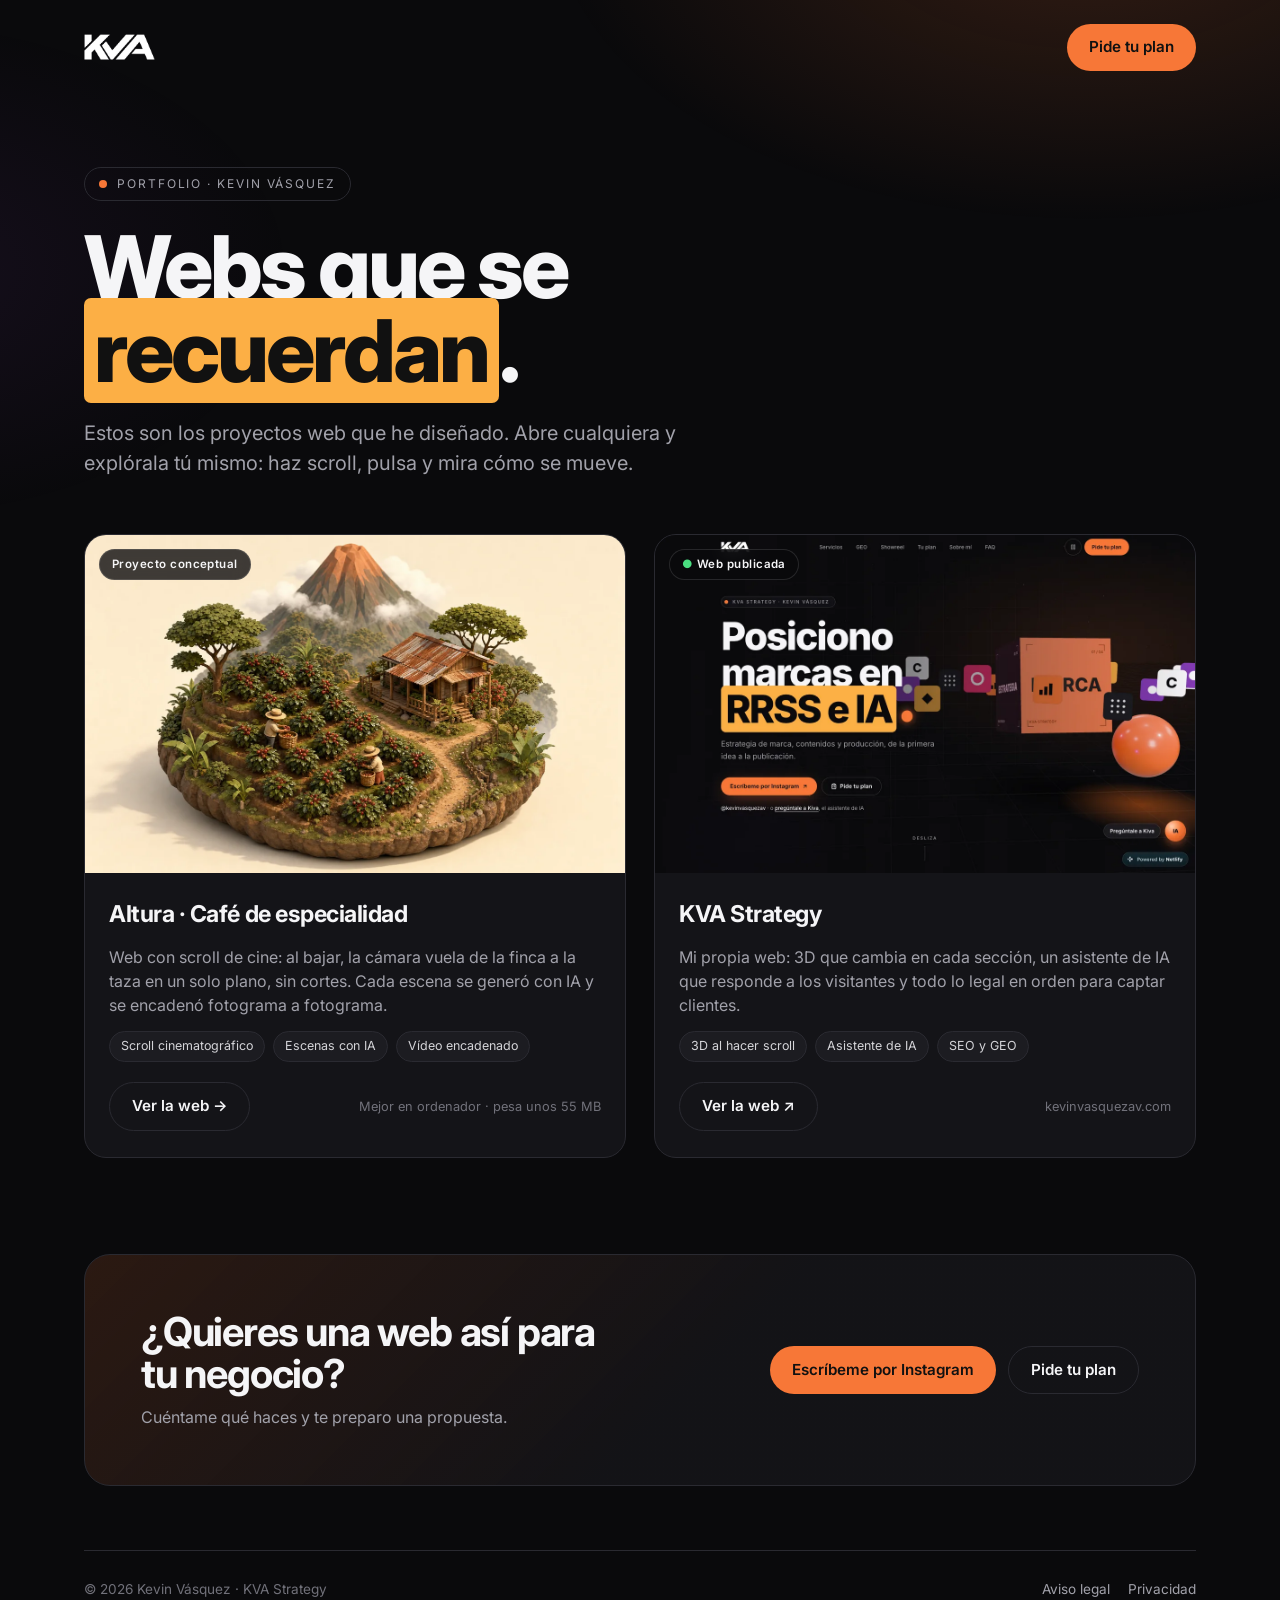
==== index.html @ a67e9186 "Portfolio: página de proyectos y web Altura Co-Authored-By: Claude Opus 5.5 <noreply@anthropic.com>" ====
<!doctype html>
<html lang="es">
<head>
  <meta charset="utf-8" />
  <meta name="viewport" content="width=device-width, initial-scale=1, viewport-fit=cover" />
  <title>Portfolio · Kevin Vásquez · KVA Strategy</title>
  <meta name="description" content="Webs diseñadas por Kevin Vásquez (KVA Strategy): scroll cinematográfico, 3D e IA. Ábrelas y explóralas." />
  <meta name="theme-color" content="#0a0a0c" />
  <meta property="og:type" content="website" />
  <meta property="og:title" content="Portfolio · Kevin Vásquez · KVA Strategy" />
  <meta property="og:description" content="Webs con scroll de cine, 3D e IA. Ábrelas y explóralas." />
  <meta property="og:image" content="img/altura.webp" />
  <meta name="twitter:card" content="summary_large_image" />
  <link rel="preconnect" href="https://fonts.googleapis.com" />
  <link rel="preconnect" href="https://fonts.gstatic.com" crossorigin />
  <link href="https://fonts.googleapis.com/css2?family=Inter:wght@400;500;600;700;800&display=swap" rel="stylesheet" />
  <style>
    :root {
      --ink: #0a0a0c; --surface: #141418; --surface-2: #1c1c21; --line: #2a2a31;
      --fg: #f5f5f7; --muted: #a1a1aa; --brand: #f77737; --marker: #fcaf45;
    }
    * { box-sizing: border-box; }
    html { scroll-behavior: smooth; }
    body {
      margin: 0; background: var(--ink); color: var(--fg);
      font-family: Inter, -apple-system, BlinkMacSystemFont, "Segoe UI", sans-serif;
      -webkit-font-smoothing: antialiased; line-height: 1.5;
    }
    body::before {
      content: ""; position: fixed; inset: 0; pointer-events: none; z-index: 0;
      background: radial-gradient(900px 520px at 85% -10%, rgba(247,119,55,.18), transparent 60%),
                  radial-gradient(700px 420px at -10% 30%, rgba(131,58,180,.10), transparent 60%);
    }
    a { color: inherit; }
    .wrap { position: relative; z-index: 1; max-width: 1160px; margin: 0 auto; padding: 0 24px; }
    header.top { display: flex; align-items: center; justify-content: space-between; padding: 24px 0; }
    header.top img { height: 26px; width: auto; display: block; }
    .btn {
      display: inline-flex; align-items: center; gap: 8px; text-decoration: none; font-weight: 600;
      font-size: .95rem; padding: 12px 22px; border-radius: 999px; transition: transform .2s, background .2s, border-color .2s;
    }
    .btn:hover { transform: translateY(-1px); }
    .btn:focus-visible, .card a:focus-visible { outline: 2px solid var(--marker); outline-offset: 3px; }
    .btn--brand { background: var(--brand); color: #111; }
    .btn--brand:hover { background: #ff8a4f; }
    .btn--ghost { border: 1px solid var(--line); color: var(--fg); }
    .btn--ghost:hover { border-color: #4a4a55; background: var(--surface); }

    .hero { padding: 72px 0 56px; }
    .pill {
      display: inline-flex; align-items: center; gap: 10px; font-size: .75rem; letter-spacing: .16em;
      text-transform: uppercase; color: var(--muted); border: 1px solid var(--line); border-radius: 999px; padding: 7px 14px;
    }
    .pill::before { content: ""; width: 8px; height: 8px; border-radius: 50%; background: var(--brand); }
    h1 {
      font-size: clamp(2.6rem, 7vw, 5.4rem); line-height: .98; letter-spacing: -.035em;
      font-weight: 800; margin: 24px 0 0; max-width: 14ch;
    }
    h1 mark { background: var(--marker); color: #111; padding: 0 .12em; border-radius: .08em; }
    .lead { color: var(--muted); font-size: clamp(1.05rem, 1.6vw, 1.25rem); max-width: 52ch; margin: 24px 0 0; }

    .grid { display: grid; grid-template-columns: repeat(2, minmax(0, 1fr)); gap: 28px; padding-bottom: 96px; }
    .card {
      background: var(--surface); border: 1px solid var(--line); border-radius: 22px; overflow: hidden;
      display: flex; flex-direction: column; transition: border-color .25s, transform .25s;
    }
    .card:hover { border-color: #3a3a42; transform: translateY(-3px); }
    .card__media { position: relative; display: block; aspect-ratio: 16 / 10; overflow: hidden; background: var(--surface-2); }
    .card__media img { width: 100%; height: 100%; object-fit: cover; display: block; transition: transform .6s ease; }
    .card:hover .card__media img { transform: scale(1.035); }
    .badge {
      position: absolute; top: 14px; left: 14px; font-size: .72rem; font-weight: 600; letter-spacing: .04em;
      padding: 6px 12px; border-radius: 999px; background: rgba(10,10,12,.78); backdrop-filter: blur(8px); color: var(--fg);
      border: 1px solid rgba(255,255,255,.12);
    }
    .badge--live::before { content: "● "; color: #4ade80; }
    .card__body { padding: 24px 24px 26px; display: flex; flex-direction: column; gap: 14px; flex: 1; }
    .card h2 { font-size: 1.45rem; letter-spacing: -.02em; margin: 0; }
    .card p { margin: 0; color: var(--muted); }
    .tags { display: flex; flex-wrap: wrap; gap: 8px; list-style: none; padding: 0; margin: 0; }
    .tags li { font-size: .78rem; color: #d4d4d8; background: var(--surface-2); border: 1px solid var(--line); padding: 5px 11px; border-radius: 999px; }
    .card__foot { margin-top: auto; padding-top: 6px; display: flex; align-items: center; justify-content: space-between; gap: 12px; flex-wrap: wrap; }
    .hintline { font-size: .8rem; color: #71717a; }

    .cta {
      border: 1px solid var(--line); border-radius: 26px; padding: clamp(32px, 5vw, 56px);
      background: linear-gradient(135deg, rgba(247,119,55,.14), rgba(20,20,24,.9) 55%);
      display: flex; align-items: center; justify-content: space-between; gap: 28px; flex-wrap: wrap; margin-bottom: 64px;
    }
    .cta h2 { font-size: clamp(1.7rem, 3.4vw, 2.5rem); letter-spacing: -.03em; line-height: 1.05; margin: 0; max-width: 18ch; }
    .cta p { color: var(--muted); margin: 10px 0 0; }
    .cta__btns { display: flex; gap: 12px; flex-wrap: wrap; }

    footer.bottom { border-top: 1px solid var(--line); padding: 28px 0 40px; display: flex; justify-content: space-between; gap: 16px; flex-wrap: wrap; font-size: .85rem; color: #71717a; }
    footer.bottom nav { display: flex; gap: 18px; flex-wrap: wrap; }
    footer.bottom a { color: #a1a1aa; text-decoration: none; }
    footer.bottom a:hover { color: var(--fg); }

    @media (max-width: 820px) {
      .grid { grid-template-columns: 1fr; }
      .hero { padding: 40px 0 40px; }
      header.top .btn { padding: 10px 16px; font-size: .88rem; }
    }
    @media (max-width: 420px) { .wrap { padding: 0 16px; } }
  </style>
</head>
<body>
  <div class="wrap">
    <header class="top">
      <a href="https://kevinvasquezav.com/" aria-label="KVA Strategy, ir a la web principal">
        <img src="img/kva-logo-white.webp" alt="KVA" width="400" height="146" />
      </a>
      <a class="btn btn--brand" href="https://kevinvasquezav.com/" target="_blank" rel="noopener">Pide tu plan</a>
    </header>

    <section class="hero">
      <span class="pill">Portfolio · Kevin Vásquez</span>
      <h1>Webs que se <mark>recuerdan</mark>.</h1>
      <p class="lead">Estos son los proyectos web que he diseñado. Abre cualquiera y explórala tú mismo: haz scroll, pulsa y mira cómo se mueve.</p>
    </section>

    <section class="grid" aria-label="Proyectos">
      <article class="card">
        <a class="card__media" href="altura/" aria-label="Abrir la web de Altura">
          <img src="img/altura.webp" alt="Finca de café en miniatura de arcilla, primera escena de la web de Altura" width="1200" height="797" loading="eager" />
          <span class="badge">Proyecto conceptual</span>
        </a>
        <div class="card__body">
          <h2>Altura · Café de especialidad</h2>
          <p>Web con scroll de cine: al bajar, la cámara vuela de la finca a la taza en un solo plano, sin cortes. Cada escena se generó con IA y se encadenó fotograma a fotograma.</p>
          <ul class="tags"><li>Scroll cinematográfico</li><li>Escenas con IA</li><li>Vídeo encadenado</li></ul>
          <div class="card__foot">
            <a class="btn btn--ghost" href="altura/">Ver la web →</a>
            <span class="hintline">Mejor en ordenador · pesa unos 55 MB</span>
          </div>
        </div>
      </article>

      <article class="card">
        <a class="card__media" href="https://kevinvasquezav.com/" target="_blank" rel="noopener" aria-label="Abrir la web de KVA Strategy en una pestaña nueva">
          <img src="img/kva.webp" alt="Portada de la web de KVA Strategy: «Posiciono marcas en RRSS e IA»" width="1200" height="750" loading="lazy" />
          <span class="badge badge--live">Web publicada</span>
        </a>
        <div class="card__body">
          <h2>KVA Strategy</h2>
          <p>Mi propia web: 3D que cambia en cada sección, un asistente de IA que responde a los visitantes y todo lo legal en orden para captar clientes.</p>
          <ul class="tags"><li>3D al hacer scroll</li><li>Asistente de IA</li><li>SEO y GEO</li></ul>
          <div class="card__foot">
            <a class="btn btn--ghost" href="https://kevinvasquezav.com/" target="_blank" rel="noopener">Ver la web ↗</a>
            <span class="hintline">kevinvasquezav.com</span>
          </div>
        </div>
      </article>
    </section>

    <section class="cta">
      <div>
        <h2>¿Quieres una web así para tu negocio?</h2>
        <p>Cuéntame qué haces y te preparo una propuesta.</p>
      </div>
      <div class="cta__btns">
        <a class="btn btn--brand" href="https://www.instagram.com/kevinvasquezav/" target="_blank" rel="noopener">Escríbeme por Instagram</a>
        <a class="btn btn--ghost" href="https://kevinvasquezav.com/" target="_blank" rel="noopener">Pide tu plan</a>
      </div>
    </section>

    <footer class="bottom">
      <span>© 2026 Kevin Vásquez · KVA Strategy</span>
      <nav aria-label="Legal">
        <a href="https://kevinvasquezav.com/aviso-legal" target="_blank" rel="noopener">Aviso legal</a>
        <a href="https://kevinvasquezav.com/privacidad" target="_blank" rel="noopener">Privacidad</a>
      </nav>
    </footer>
  </div>
</body>
</html>
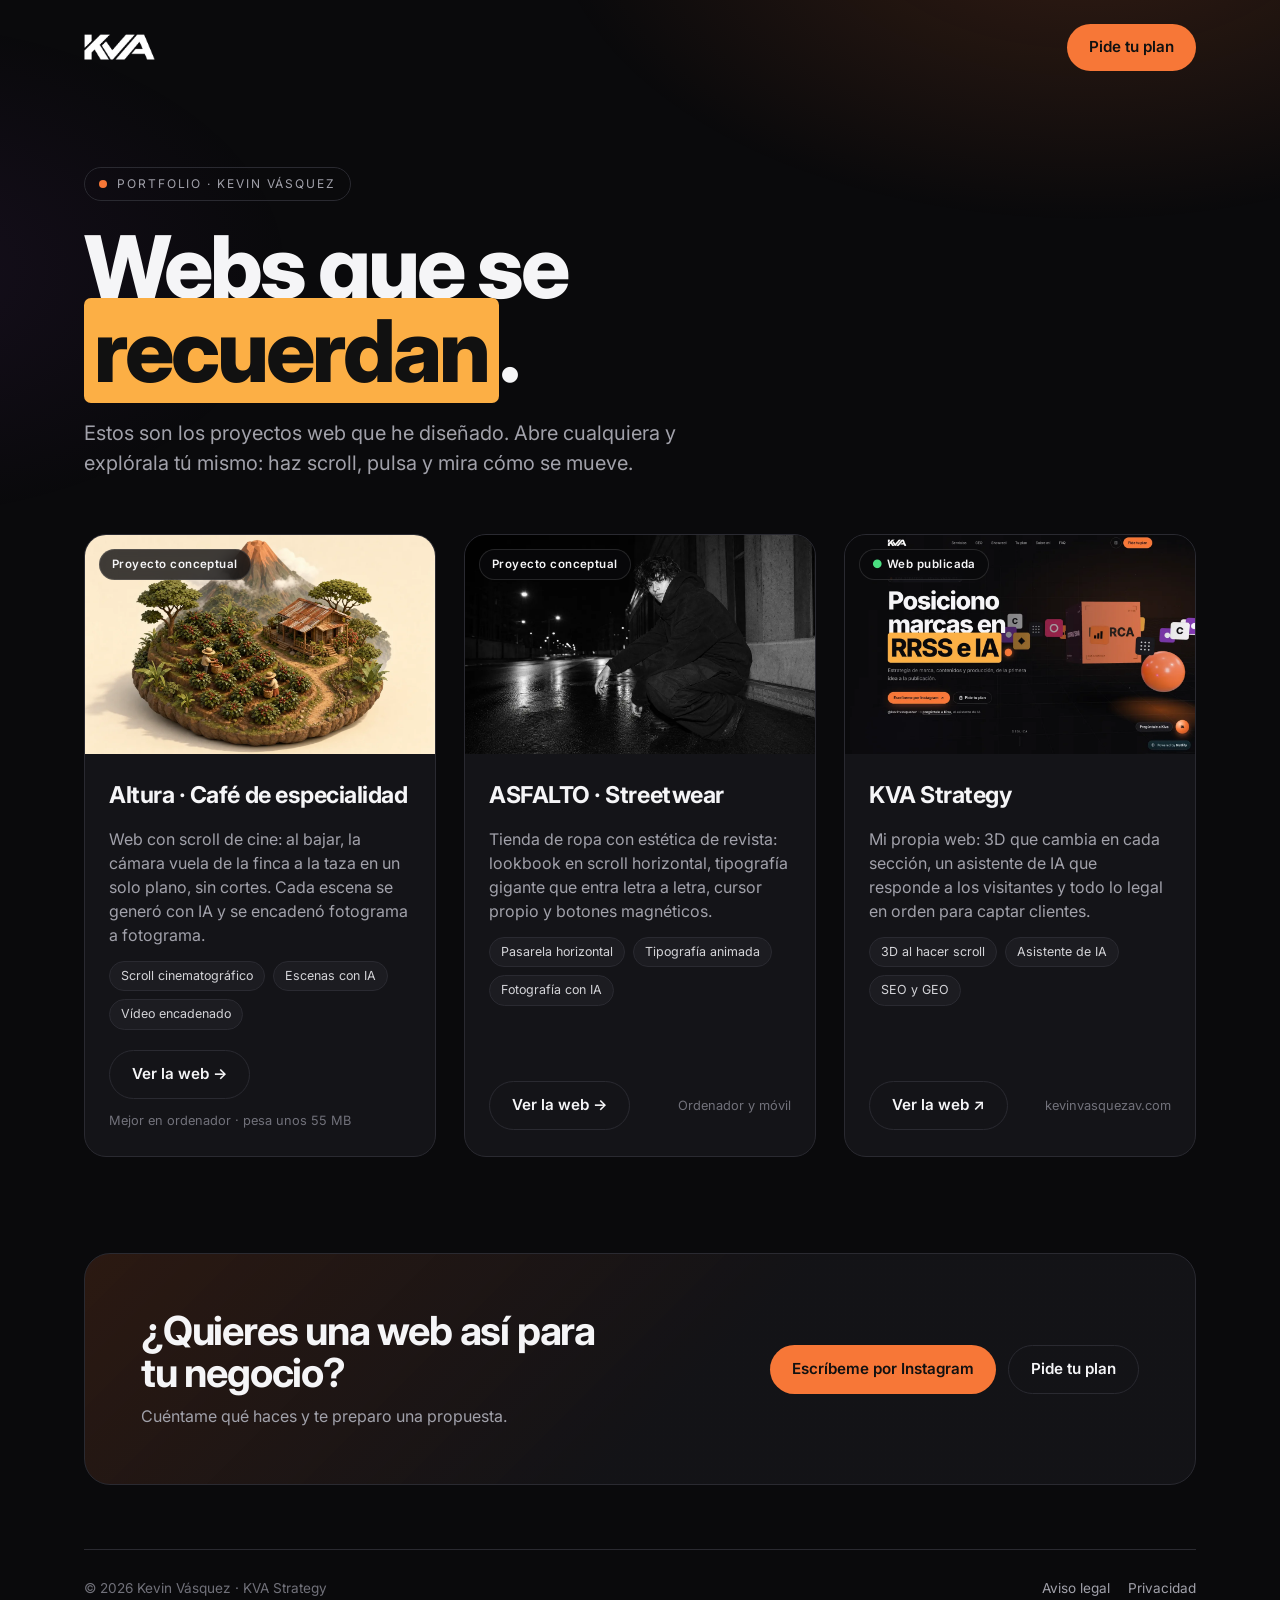
==== commit df264613: "Añade ASFALTO (streetwear) al portfolio Co-Authored-By: Claude Opus 5.5 <noreply@anthropic.com>" ====
--- a/index.html
+++ b/index.html
@@ -60,6 +60,7 @@
     .lead { color: var(--muted); font-size: clamp(1.05rem, 1.6vw, 1.25rem); max-width: 52ch; margin: 24px 0 0; }
 
     .grid { display: grid; grid-template-columns: repeat(2, minmax(0, 1fr)); gap: 28px; padding-bottom: 96px; }
+    @media (min-width: 1100px) { .grid { grid-template-columns: repeat(3, minmax(0, 1fr)); } }
     .card {
       background: var(--surface); border: 1px solid var(--line); border-radius: 22px; overflow: hidden;
       display: flex; flex-direction: column; transition: border-color .25s, transform .25s;
@@ -137,6 +138,22 @@
       </article>
 
       <article class="card">
+        <a class="card__media" href="asfalto/" aria-label="Abrir la web de ASFALTO">
+          <img src="img/asfalto.webp" alt="Modelo agachado en el asfalto mojado de noche, portada de la web de ASFALTO" width="1200" height="750" loading="lazy" />
+          <span class="badge">Proyecto conceptual</span>
+        </a>
+        <div class="card__body">
+          <h2>ASFALTO · Streetwear</h2>
+          <p>Tienda de ropa con estética de revista: lookbook en scroll horizontal, tipografía gigante que entra letra a letra, cursor propio y botones magnéticos.</p>
+          <ul class="tags"><li>Pasarela horizontal</li><li>Tipografía animada</li><li>Fotografía con IA</li></ul>
+          <div class="card__foot">
+            <a class="btn btn--ghost" href="asfalto/">Ver la web →</a>
+            <span class="hintline">Ordenador y móvil</span>
+          </div>
+        </div>
+      </article>
+
+      <article class="card">
         <a class="card__media" href="https://kevinvasquezav.com/" target="_blank" rel="noopener" aria-label="Abrir la web de KVA Strategy en una pestaña nueva">
           <img src="img/kva.webp" alt="Portada de la web de KVA Strategy: «Posiciono marcas en RRSS e IA»" width="1200" height="750" loading="lazy" />
           <span class="badge badge--live">Web publicada</span>
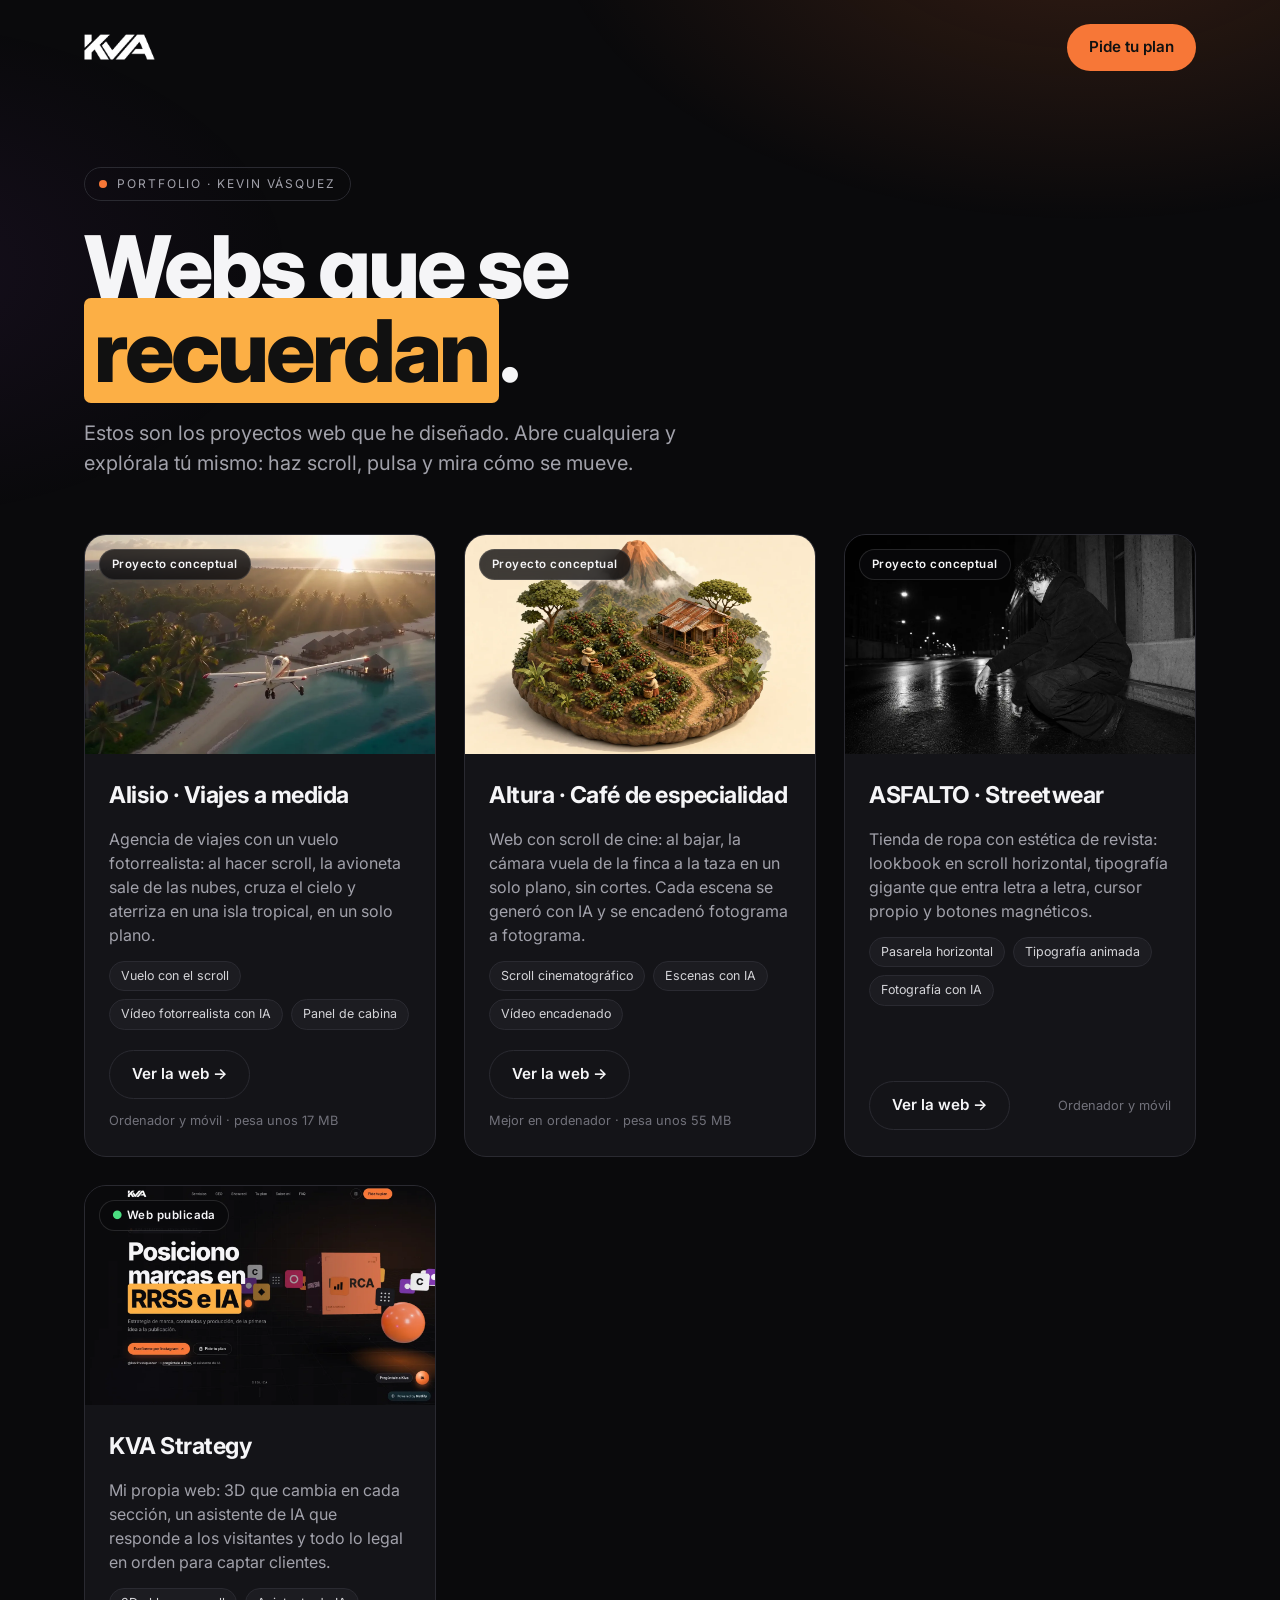
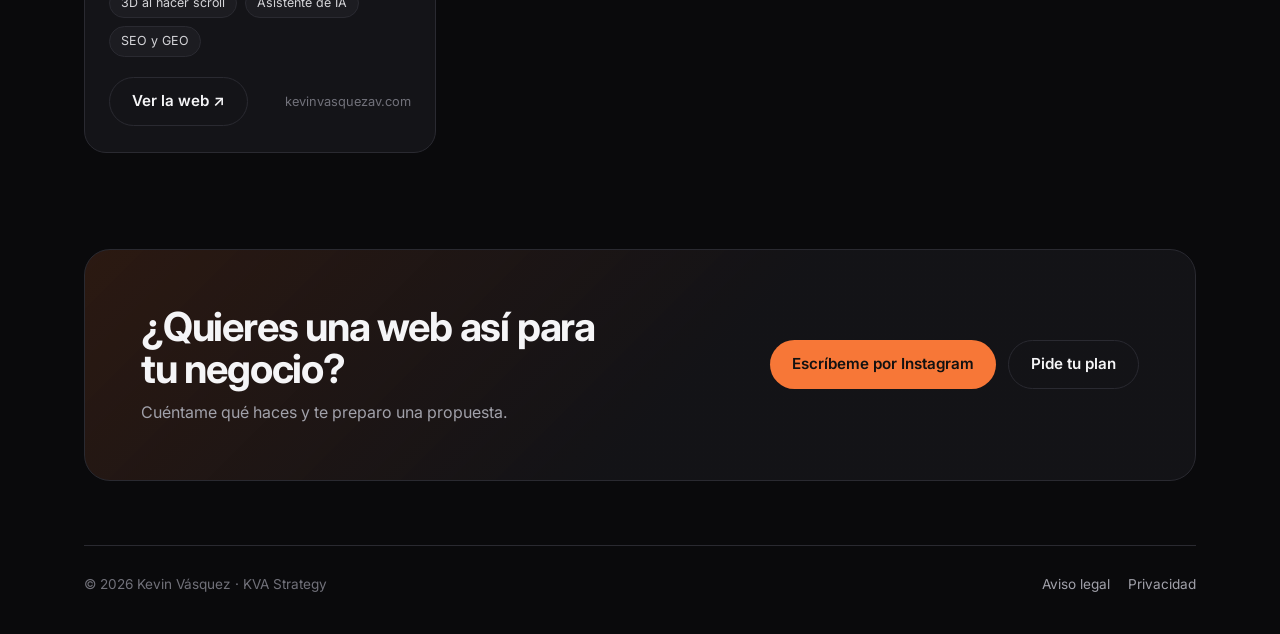
==== commit 0ea6baeb: "Añade Alisio (agencia de viajes) al portfolio Co-Authored-By: Claude Opus 5.5 <noreply@anthropic.com" ====
--- a/index.html
+++ b/index.html
@@ -9,7 +9,7 @@
   <meta property="og:type" content="website" />
   <meta property="og:title" content="Portfolio · Kevin Vásquez · KVA Strategy" />
   <meta property="og:description" content="Webs con scroll de cine, 3D e IA. Ábrelas y explóralas." />
-  <meta property="og:image" content="img/altura.webp" />
+  <meta property="og:image" content="img/alisio.webp" />
   <meta name="twitter:card" content="summary_large_image" />
   <link rel="preconnect" href="https://fonts.googleapis.com" />
   <link rel="preconnect" href="https://fonts.gstatic.com" crossorigin />
@@ -122,8 +122,24 @@
 
     <section class="grid" aria-label="Proyectos">
       <article class="card">
+        <a class="card__media" href="alisio/" aria-label="Abrir la web de Alisio">
+          <img src="img/alisio.webp" alt="Avioneta sobrevolando una isla tropical con bungalós sobre el agua al atardecer" width="1200" height="750" loading="eager" />
+          <span class="badge">Proyecto conceptual</span>
+        </a>
+        <div class="card__body">
+          <h2>Alisio · Viajes a medida</h2>
+          <p>Agencia de viajes con un vuelo fotorrealista: al hacer scroll, la avioneta sale de las nubes, cruza el cielo y aterriza en una isla tropical, en un solo plano.</p>
+          <ul class="tags"><li>Vuelo con el scroll</li><li>Vídeo fotorrealista con IA</li><li>Panel de cabina</li></ul>
+          <div class="card__foot">
+            <a class="btn btn--ghost" href="alisio/">Ver la web →</a>
+            <span class="hintline">Ordenador y móvil · pesa unos 17 MB</span>
+          </div>
+        </div>
+      </article>
+
+      <article class="card">
         <a class="card__media" href="altura/" aria-label="Abrir la web de Altura">
-          <img src="img/altura.webp" alt="Finca de café en miniatura de arcilla, primera escena de la web de Altura" width="1200" height="797" loading="eager" />
+          <img src="img/altura.webp" alt="Finca de café en miniatura de arcilla, primera escena de la web de Altura" width="1200" height="797" loading="lazy" />
           <span class="badge">Proyecto conceptual</span>
         </a>
         <div class="card__body">
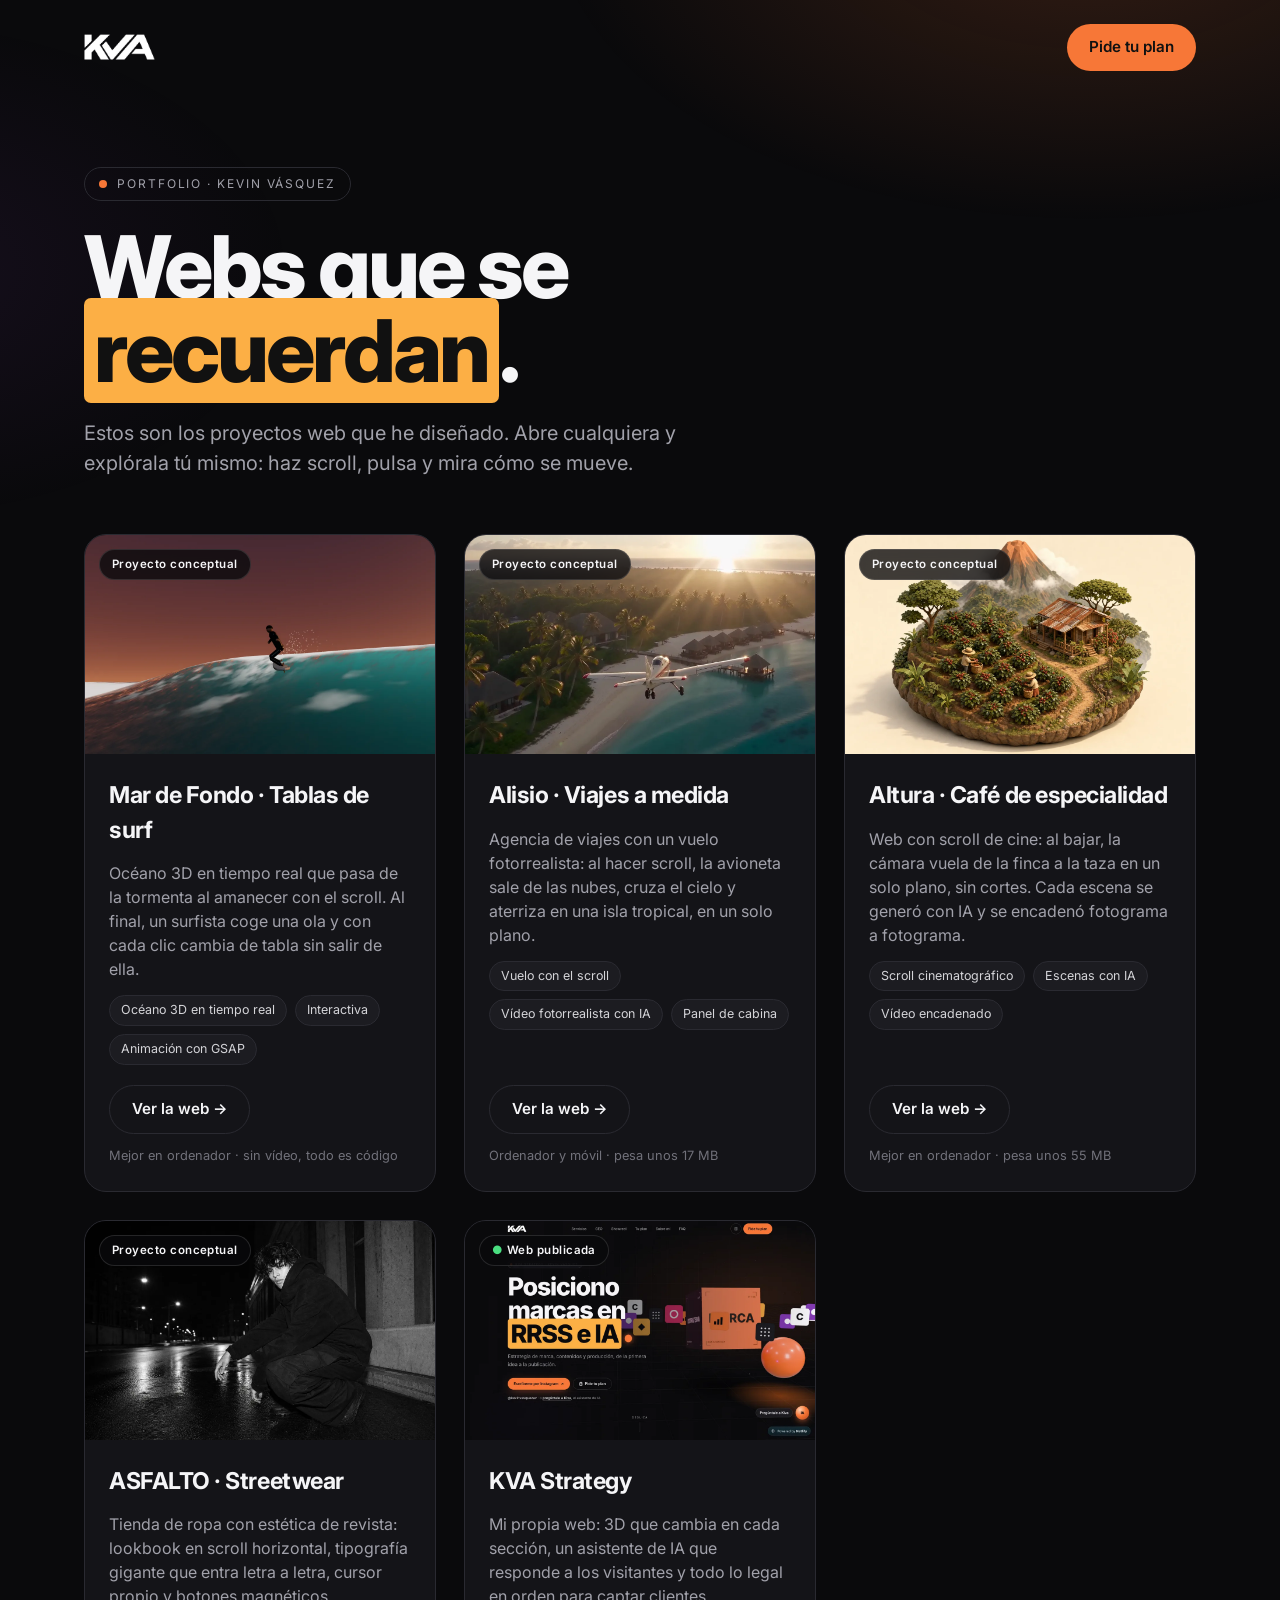
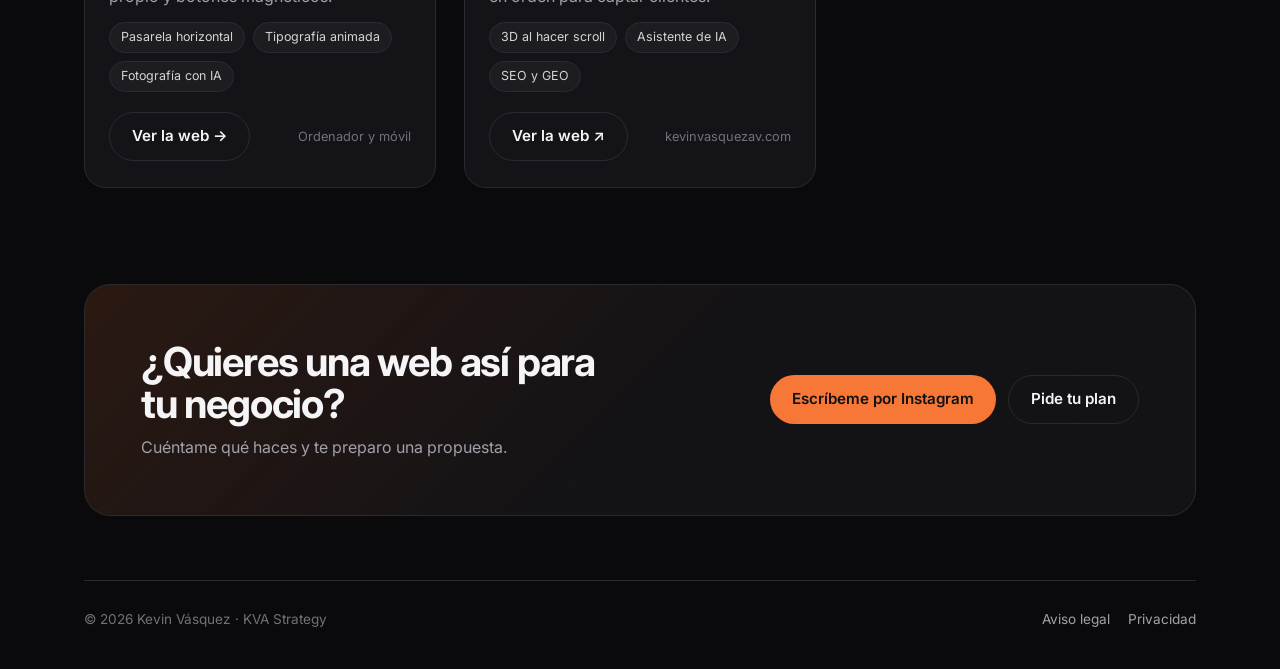
==== commit 3c40b8d9: "Añade Mar de Fondo (surf, océano 3D interactivo) al portfolio Co-Authored-By: Claude Opus 5.5 <norep" ====
--- a/index.html
+++ b/index.html
@@ -122,8 +122,24 @@
 
     <section class="grid" aria-label="Proyectos">
       <article class="card">
+        <a class="card__media" href="mar-de-fondo/" aria-label="Abrir la web de Mar de Fondo">
+          <img src="img/mar-de-fondo.webp" alt="Surfista en 3D cogiendo una ola al amanecer, con spray saliendo de la tabla" width="1200" height="750" loading="eager" />
+          <span class="badge">Proyecto conceptual</span>
+        </a>
+        <div class="card__body">
+          <h2>Mar de Fondo · Tablas de surf</h2>
+          <p>Océano 3D en tiempo real que pasa de la tormenta al amanecer con el scroll. Al final, un surfista coge una ola y con cada clic cambia de tabla sin salir de ella.</p>
+          <ul class="tags"><li>Océano 3D en tiempo real</li><li>Interactiva</li><li>Animación con GSAP</li></ul>
+          <div class="card__foot">
+            <a class="btn btn--ghost" href="mar-de-fondo/">Ver la web →</a>
+            <span class="hintline">Mejor en ordenador · sin vídeo, todo es código</span>
+          </div>
+        </div>
+      </article>
+
+      <article class="card">
         <a class="card__media" href="alisio/" aria-label="Abrir la web de Alisio">
-          <img src="img/alisio.webp" alt="Avioneta sobrevolando una isla tropical con bungalós sobre el agua al atardecer" width="1200" height="750" loading="eager" />
+          <img src="img/alisio.webp" alt="Avioneta sobrevolando una isla tropical con bungalós sobre el agua al atardecer" width="1200" height="750" loading="lazy" />
           <span class="badge">Proyecto conceptual</span>
         </a>
         <div class="card__body">
